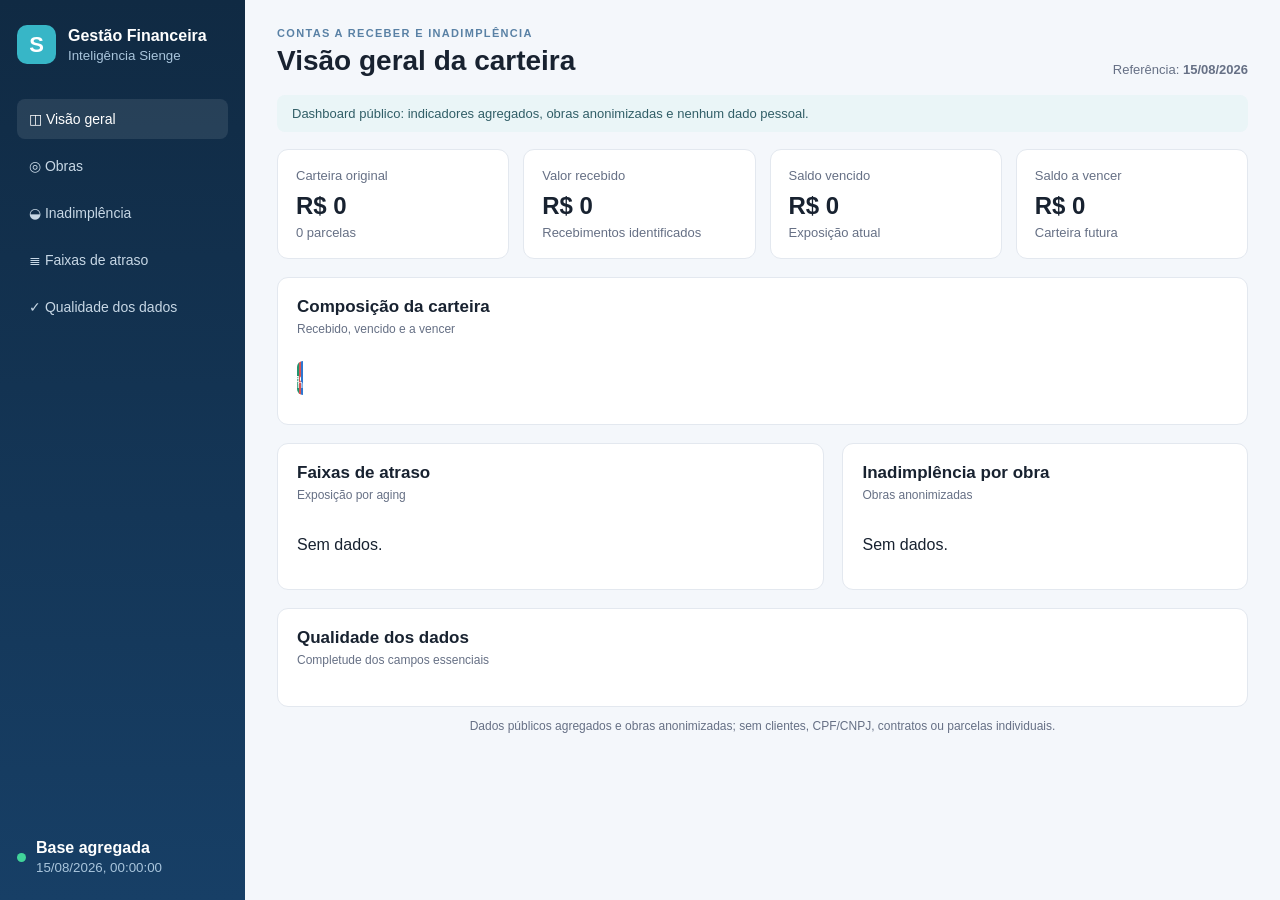
==== financeiro/index.html @ ed91c7b4 "feat: publica dashboard financeiro agregado" ====
<!doctype html><html lang="pt-BR"><head><meta charset="utf-8"><meta name="viewport" content="width=device-width,initial-scale=1"><title>Gestão Financeira Sienge</title><link rel="stylesheet" href="styles.css"></head><body><div class="shell"><aside><div class="brand"><b>S</b><div><strong>Gestão Financeira</strong><small>Inteligência Sienge</small></div></div><nav><button class="active">◫ Visão geral</button><button>◎ Obras</button><button>◒ Inadimplência</button><button>≣ Faixas de atraso</button><button>✓ Qualidade dos dados</button></nav><div class="status"><i></i><div><strong>Base agregada</strong><small id="updated">Carregando...</small></div></div></aside><main><header><div><p>CONTAS A RECEBER E INADIMPLÊNCIA</p><h1>Visão geral da carteira</h1></div><span>Referência: <b id="reference">—</b></span></header><section class="notice">Dashboard público: indicadores agregados, obras anonimizadas e nenhum dado pessoal.</section><section class="kpis"><article><span>Carteira original</span><strong id="portfolio">—</strong><small id="installments">— parcelas</small></article><article><span>Valor recebido</span><strong id="received">—</strong><small>Recebimentos identificados</small></article><article><span>Saldo vencido</span><strong id="overdue">—</strong><small>Exposição atual</small></article><article><span>Saldo a vencer</span><strong id="future">—</strong><small>Carteira futura</small></article></section><section class="grid"><article class="card wide"><header><div><h2>Composição da carteira</h2><p>Recebido, vencido e a vencer</p></div></header><div id="composition" class="composition"></div></article><article class="card"><header><div><h2>Faixas de atraso</h2><p>Exposição por aging</p></div></header><div id="aging" class="rank"></div></article><article class="card"><header><div><h2>Inadimplência por obra</h2><p>Obras anonimizadas</p></div></header><div id="works" class="rank"></div></article><article class="card wide"><header><div><h2>Qualidade dos dados</h2><p>Completude dos campos essenciais</p></div></header><div id="quality" class="quality"></div></article></section><p id="privacy" class="privacy"></p><div id="error" class="error" hidden></div></main></div><script src="app.js"></script></body></html>
---- financeiro/styles.css ----
:root{--nav:#102a43;--nav2:#173f66;--blue:#2e77d0;--green:#22946e;--red:#d55454;--orange:#d88a32;--bg:#f4f7fb;--card:#fff;--text:#182230;--muted:#667085;--line:#e3e8ef;font-family:Inter,Segoe UI,Arial,sans-serif}*{box-sizing:border-box}body{margin:0;background:var(--bg);color:var(--text)}.shell{display:grid;grid-template-columns:245px 1fr;min-height:100vh}aside{background:linear-gradient(180deg,var(--nav),var(--nav2));color:#fff;padding:25px 17px;display:flex;flex-direction:column}.brand{display:flex;gap:12px;align-items:center;margin-bottom:35px}.brand>b{display:grid;place-items:center;width:39px;height:39px;border-radius:10px;background:#37b6c7;font-size:22px}.brand strong,.brand small{display:block}.brand small{color:#a9c5dc;margin-top:3px}nav{display:grid;gap:7px}nav button{border:0;background:transparent;color:#c7d7e5;text-align:left;padding:12px;border-radius:8px;font-size:14px}nav button.active{background:#ffffff18;color:#fff}.status{margin-top:auto;display:flex;gap:10px;align-items:center}.status i{width:9px;height:9px;background:#41d49a;border-radius:50%}.status strong,.status small{display:block}.status small{color:#a9c5dc;margin-top:3px}main{padding:27px 32px;min-width:0}main>header{display:flex;justify-content:space-between;align-items:end;margin-bottom:18px}header p{color:#5981a5;font-size:11px;font-weight:700;letter-spacing:.12em;margin:0 0 6px}h1{font-size:28px;margin:0}main>header span{color:var(--muted);font-size:13px}.notice{background:#eaf5f7;color:#315e67;border-radius:8px;padding:11px 15px;font-size:13px;margin-bottom:17px}.kpis{display:grid;grid-template-columns:repeat(4,1fr);gap:14px;margin-bottom:18px}.kpis article,.card{background:var(--card);border:1px solid var(--line);border-radius:11px}.kpis article{padding:18px}.kpis span,.kpis small{color:var(--muted);font-size:13px;display:block}.kpis strong{font-size:24px;display:block;margin:9px 0 5px}.grid{display:grid;grid-template-columns:1.35fr 1fr;gap:18px}.card{padding:19px}.card.wide{grid-column:span 2}.card header h2{font-size:17px;margin:0}.card header p{font-size:12px;letter-spacing:0;font-weight:400;color:var(--muted);margin-top:5px}.composition{display:flex;height:34px;border-radius:6px;overflow:hidden;margin:25px 0 10px}.segment{min-width:2px;display:flex;align-items:center;justify-content:center;color:#fff;font-size:11px}.segment.received{background:var(--green)}.segment.overdue{background:var(--red)}.segment.future{background:var(--blue)}.legend{display:flex;gap:18px;color:var(--muted);font-size:12px}.rank{display:grid;gap:13px;margin-top:18px}.rank-row{display:grid;grid-template-columns:105px 1fr 90px;gap:10px;align-items:center;font-size:12px}.track{height:9px;background:#edf1f5;border-radius:5px;overflow:hidden}.fill{height:100%;background:var(--orange);border-radius:5px}.rank-row b{text-align:right}.quality{display:grid;grid-template-columns:repeat(4,1fr);gap:17px;margin-top:20px}.quality-item strong{display:block;margin-bottom:8px}.quality-item .fill{background:var(--green)}.privacy{text-align:center;color:var(--muted);font-size:12px}.error{background:#fff0ed;color:#8e321f;padding:13px;border-radius:8px}@media(max-width:900px){.shell{grid-template-columns:1fr}aside{display:none}.kpis{grid-template-columns:repeat(2,1fr)}main{padding:22px}.grid{grid-template-columns:1fr}.card.wide{grid-column:span 1}}@media(max-width:520px){.kpis{grid-template-columns:1fr}main>header{align-items:start;flex-direction:column;gap:9px}.quality{grid-template-columns:1fr 1fr}.rank-row{grid-template-columns:85px 1fr}.rank-row b{grid-column:2}}
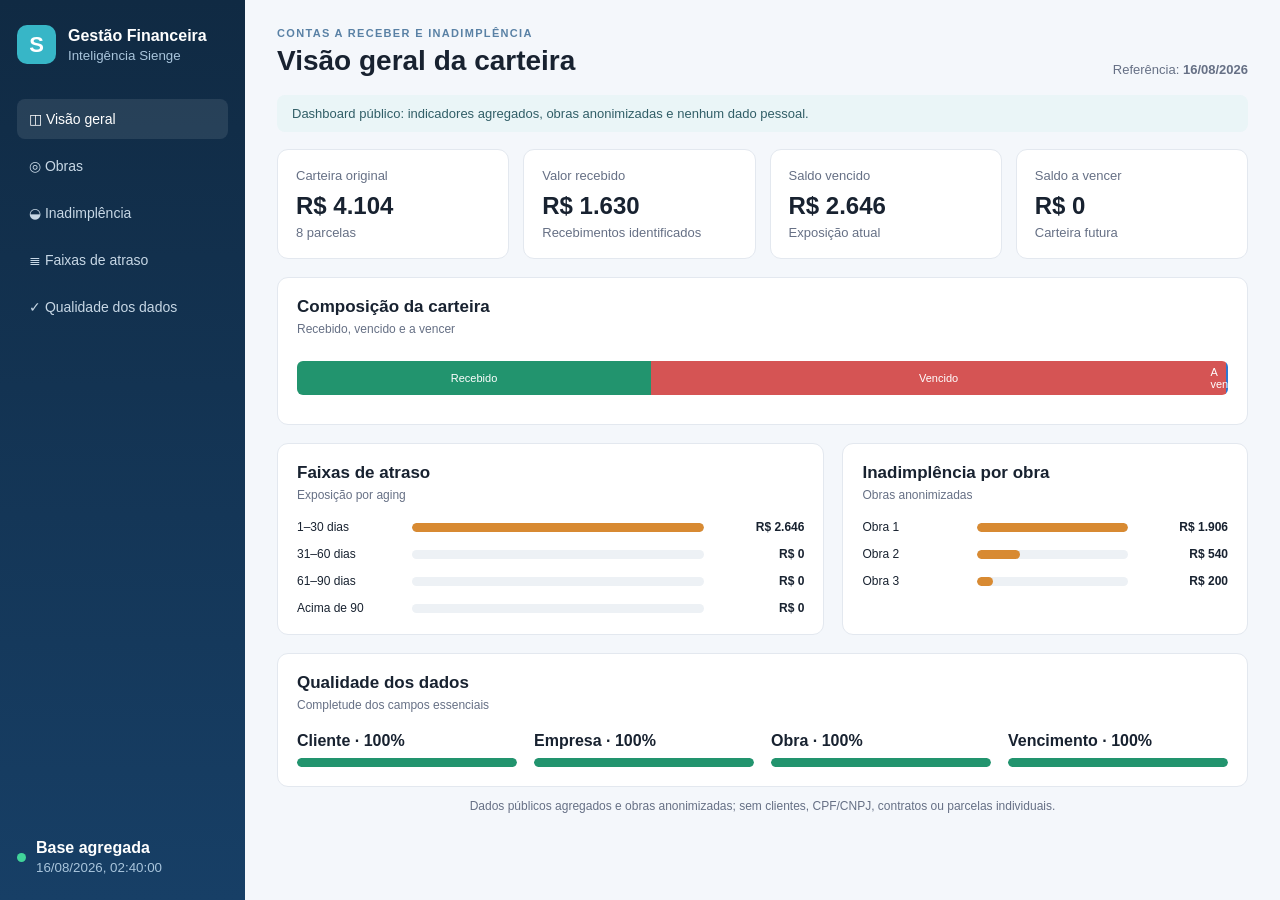
==== commit d91ccfa2: "fix: publica dados financeiros corrigidos" ====
--- a/financeiro/index.html
+++ b/financeiro/index.html
@@ -1 +1,14 @@
-<!doctype html><html lang="pt-BR"><head><meta charset="utf-8"><meta name="viewport" content="width=device-width,initial-scale=1"><title>Gestão Financeira Sienge</title><link rel="stylesheet" href="styles.css"></head><body><div class="shell"><aside><div class="brand"><b>S</b><div><strong>Gestão Financeira</strong><small>Inteligência Sienge</small></div></div><nav><button class="active">◫ Visão geral</button><button>◎ Obras</button><button>◒ Inadimplência</button><button>≣ Faixas de atraso</button><button>✓ Qualidade dos dados</button></nav><div class="status"><i></i><div><strong>Base agregada</strong><small id="updated">Carregando...</small></div></div></aside><main><header><div><p>CONTAS A RECEBER E INADIMPLÊNCIA</p><h1>Visão geral da carteira</h1></div><span>Referência: <b id="reference">—</b></span></header><section class="notice">Dashboard público: indicadores agregados, obras anonimizadas e nenhum dado pessoal.</section><section class="kpis"><article><span>Carteira original</span><strong id="portfolio">—</strong><small id="installments">— parcelas</small></article><article><span>Valor recebido</span><strong id="received">—</strong><small>Recebimentos identificados</small></article><article><span>Saldo vencido</span><strong id="overdue">—</strong><small>Exposição atual</small></article><article><span>Saldo a vencer</span><strong id="future">—</strong><small>Carteira futura</small></article></section><section class="grid"><article class="card wide"><header><div><h2>Composição da carteira</h2><p>Recebido, vencido e a vencer</p></div></header><div id="composition" class="composition"></div></article><article class="card"><header><div><h2>Faixas de atraso</h2><p>Exposição por aging</p></div></header><div id="aging" class="rank"></div></article><article class="card"><header><div><h2>Inadimplência por obra</h2><p>Obras anonimizadas</p></div></header><div id="works" class="rank"></div></article><article class="card wide"><header><div><h2>Qualidade dos dados</h2><p>Completude dos campos essenciais</p></div></header><div id="quality" class="quality"></div></article></section><p id="privacy" class="privacy"></p><div id="error" class="error" hidden></div></main></div><script src="app.js"></script></body></html>
+<!doctype html>
+<html lang="pt-BR"><head><meta charset="utf-8"><meta name="viewport" content="width=device-width,initial-scale=1"><title>Gestão Financeira Sienge</title><link rel="stylesheet" href="styles.css"></head>
+<body><div class="shell"><aside><div class="brand"><b>S</b><div><strong>Gestão Financeira</strong><small>Inteligência Sienge</small></div></div>
+<nav><button class="active" data-target="overview">◫ Visão geral</button><button data-target="works-card">◎ Obras</button><button data-target="delinquency-card">◒ Inadimplência</button><button data-target="aging-card">≣ Faixas de atraso</button><button data-target="quality-card">✓ Qualidade dos dados</button></nav>
+<div class="status"><i></i><div><strong>Base agregada</strong><small id="updated">Carregando...</small></div></div></aside>
+<main id="overview"><header><div><p>CONTAS A RECEBER E INADIMPLÊNCIA</p><h1>Visão geral da carteira</h1></div><span>Referência: <b id="reference">—</b></span></header>
+<section class="notice">Dashboard público: indicadores agregados, obras anonimizadas e nenhum dado pessoal.</section>
+<div id="sample-warning" class="warning" hidden><strong>Dados ainda não publicados.</strong> Gere o Gold financeiro e envie o JSON atualizado ao GitHub.</div>
+<section class="kpis"><article><span>Carteira original</span><strong id="portfolio">—</strong><small id="installments">— parcelas</small></article><article><span>Valor recebido</span><strong id="received">—</strong><small>Recebimentos identificados</small></article><article><span>Saldo vencido</span><strong id="overdue">—</strong><small>Exposição atual</small></article><article><span>Saldo a vencer</span><strong id="future">—</strong><small>Carteira futura</small></article></section>
+<section class="grid"><article class="card wide" id="delinquency-card"><header><div><h2>Composição da carteira</h2><p>Recebido, vencido e a vencer</p></div></header><div id="composition" class="composition"></div></article>
+<article class="card" id="aging-card"><header><div><h2>Faixas de atraso</h2><p>Exposição por aging</p></div></header><div id="aging" class="rank"></div></article>
+<article class="card" id="works-card"><header><div><h2>Inadimplência por obra</h2><p>Obras anonimizadas</p></div></header><div id="works" class="rank"></div></article>
+<article class="card wide" id="quality-card"><header><div><h2>Qualidade dos dados</h2><p>Completude dos campos essenciais</p></div></header><div id="quality" class="quality"></div></article></section>
+<p id="privacy" class="privacy"></p><div id="error" class="error" hidden></div></main></div><script src="app.js"></script></body></html>
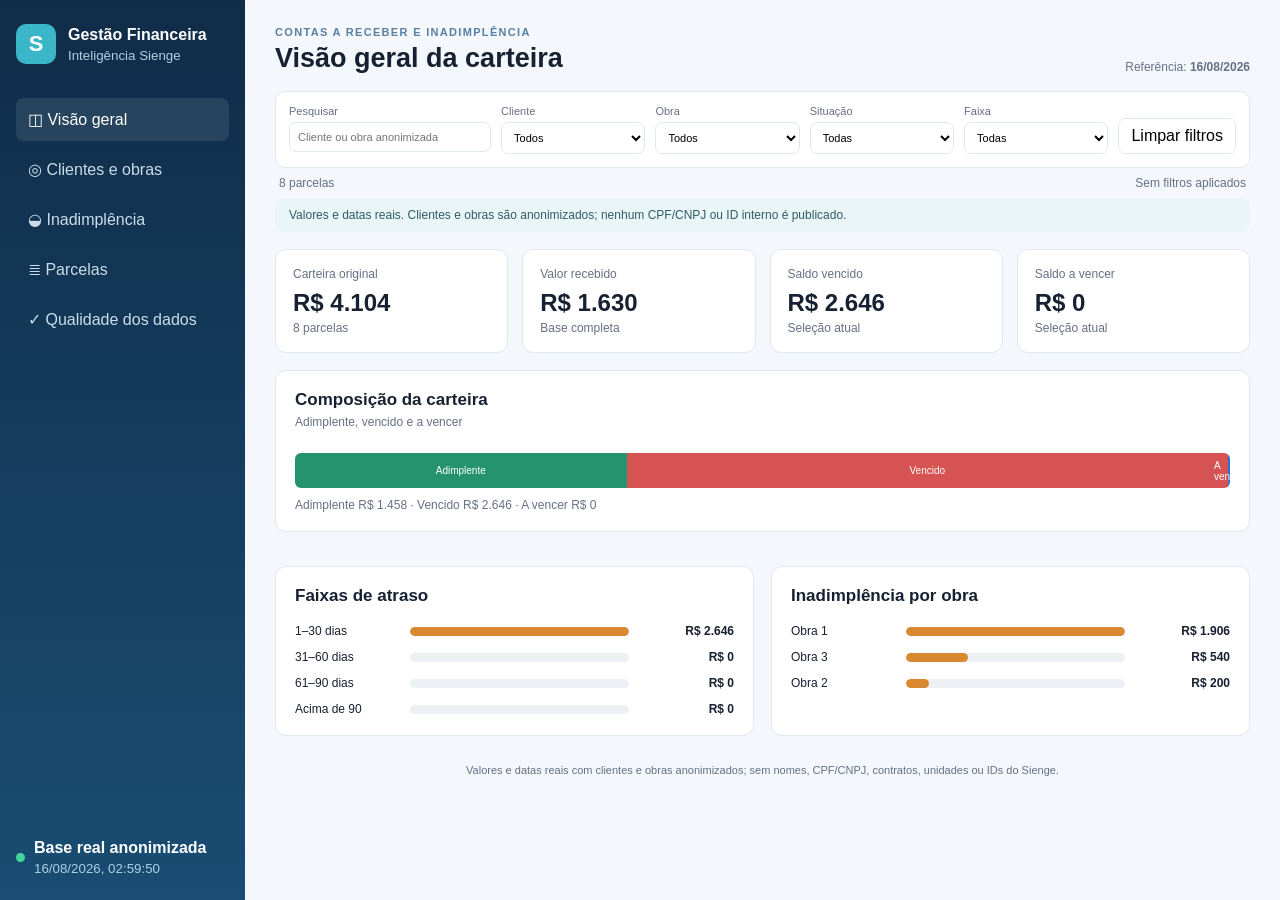
==== commit a6b5b78e: "feat: publica dashboard financeiro com filtros" ====
--- a/financeiro/index.html
+++ b/financeiro/index.html
@@ -1,14 +1,10 @@
-<!doctype html>
-<html lang="pt-BR"><head><meta charset="utf-8"><meta name="viewport" content="width=device-width,initial-scale=1"><title>Gestão Financeira Sienge</title><link rel="stylesheet" href="styles.css"></head>
-<body><div class="shell"><aside><div class="brand"><b>S</b><div><strong>Gestão Financeira</strong><small>Inteligência Sienge</small></div></div>
-<nav><button class="active" data-target="overview">◫ Visão geral</button><button data-target="works-card">◎ Obras</button><button data-target="delinquency-card">◒ Inadimplência</button><button data-target="aging-card">≣ Faixas de atraso</button><button data-target="quality-card">✓ Qualidade dos dados</button></nav>
-<div class="status"><i></i><div><strong>Base agregada</strong><small id="updated">Carregando...</small></div></div></aside>
-<main id="overview"><header><div><p>CONTAS A RECEBER E INADIMPLÊNCIA</p><h1>Visão geral da carteira</h1></div><span>Referência: <b id="reference">—</b></span></header>
-<section class="notice">Dashboard público: indicadores agregados, obras anonimizadas e nenhum dado pessoal.</section>
-<div id="sample-warning" class="warning" hidden><strong>Dados ainda não publicados.</strong> Gere o Gold financeiro e envie o JSON atualizado ao GitHub.</div>
-<section class="kpis"><article><span>Carteira original</span><strong id="portfolio">—</strong><small id="installments">— parcelas</small></article><article><span>Valor recebido</span><strong id="received">—</strong><small>Recebimentos identificados</small></article><article><span>Saldo vencido</span><strong id="overdue">—</strong><small>Exposição atual</small></article><article><span>Saldo a vencer</span><strong id="future">—</strong><small>Carteira futura</small></article></section>
-<section class="grid"><article class="card wide" id="delinquency-card"><header><div><h2>Composição da carteira</h2><p>Recebido, vencido e a vencer</p></div></header><div id="composition" class="composition"></div></article>
-<article class="card" id="aging-card"><header><div><h2>Faixas de atraso</h2><p>Exposição por aging</p></div></header><div id="aging" class="rank"></div></article>
-<article class="card" id="works-card"><header><div><h2>Inadimplência por obra</h2><p>Obras anonimizadas</p></div></header><div id="works" class="rank"></div></article>
-<article class="card wide" id="quality-card"><header><div><h2>Qualidade dos dados</h2><p>Completude dos campos essenciais</p></div></header><div id="quality" class="quality"></div></article></section>
-<p id="privacy" class="privacy"></p><div id="error" class="error" hidden></div></main></div><script src="app.js"></script></body></html>
+<!doctype html><html lang="pt-BR"><head><meta charset="utf-8"><meta name="viewport" content="width=device-width,initial-scale=1"><title>Gestão Financeira Sienge</title><link rel="stylesheet" href="styles.css"></head><body>
+<div class="shell"><aside><div class="brand"><b>S</b><div><strong>Gestão Financeira</strong><small>Inteligência Sienge</small></div></div><nav><button class="active" data-tab="overview">◫ Visão geral</button><button data-tab="clients">◎ Clientes e obras</button><button data-tab="delinquency">◒ Inadimplência</button><button data-tab="installments">≣ Parcelas</button><button data-tab="quality">✓ Qualidade dos dados</button></nav><div class="status"><i></i><div><strong>Base real anonimizada</strong><small id="updated">Carregando...</small></div></div></aside>
+<main><header><div><p>CONTAS A RECEBER E INADIMPLÊNCIA</p><h1 id="page-title">Visão geral da carteira</h1></div><span>Referência: <b id="reference">—</b></span></header>
+<section class="filters"><label>Pesquisar<input id="search" type="search" placeholder="Cliente ou obra anonimizada"></label><label>Cliente<select id="customer"><option value="">Todos</option></select></label><label>Obra<select id="work"><option value="">Todas</option></select></label><label>Situação<select id="situation"><option value="">Todas</option><option value="ADIMPLENTE">Adimplente</option><option value="INADIMPLENTE">Inadimplente</option><option value="A_VENCER">A vencer</option></select></label><label>Faixa<select id="aging-filter"><option value="">Todas</option><option value="1-30">1–30 dias</option><option value="31-60">31–60 dias</option><option value="61-90">61–90 dias</option><option value="91+">Acima de 90</option></select></label><button id="clear">Limpar filtros</button></section><div class="filter-summary"><span id="record-count">0 parcelas</span><span id="filter-message">Sem filtros aplicados</span></div>
+<section class="notice">Valores e datas reais. Clientes e obras são anonimizados; nenhum CPF/CNPJ ou ID interno é publicado.</section><div id="error" class="error" hidden></div>
+<section class="tab active" id="overview"><div class="kpis"><article><span>Carteira original</span><strong id="portfolio">—</strong><small id="installment-count">— parcelas</small></article><article><span>Valor recebido</span><strong id="received">—</strong><small>Base completa</small></article><article><span>Saldo vencido</span><strong id="overdue">—</strong><small>Seleção atual</small></article><article><span>Saldo a vencer</span><strong id="future">—</strong><small>Seleção atual</small></article></div><div class="grid"><article class="card wide"><h2>Composição da carteira</h2><p>Adimplente, vencido e a vencer</p><div id="composition" class="composition"></div><div id="composition-legend" class="legend"></div></article><article class="card"><h2>Faixas de atraso</h2><div id="aging" class="rank"></div></article><article class="card"><h2>Inadimplência por obra</h2><div id="works" class="rank"></div></article></div></section>
+<section class="tab" id="clients"><article class="card"><h2>Clientes e obras anonimizados</h2><div class="table-wrap"><table><thead><tr><th>Cliente</th><th>Obra</th><th>Parcelas</th><th>Saldo</th><th>Vencido</th></tr></thead><tbody id="client-rows"></tbody></table></div></article></section>
+<section class="tab" id="delinquency"><article class="card"><h2>Ranking de inadimplência</h2><div id="risk-ranking" class="rank"></div></article></section>
+<section class="tab" id="installments"><article class="card"><div class="card-heading"><h2>Parcelas anonimizadas</h2><button id="export">Exportar CSV</button></div><div class="table-wrap"><table><thead><tr><th>Cliente</th><th>Obra</th><th>Vencimento</th><th>Situação</th><th>Dias</th><th>Original</th><th>Saldo</th></tr></thead><tbody id="installment-rows"></tbody></table></div></article></section>
+<section class="tab" id="quality"><article class="card"><h2>Completude dos campos essenciais</h2><div id="quality-bars" class="quality"></div></article></section><p id="privacy" class="privacy"></p></main></div><script src="app.js"></script></body></html>
--- a/financeiro/styles.css
+++ b/financeiro/styles.css
@@ -1 +1 @@
-:root{--nav:#102a43;--nav2:#173f66;--blue:#2e77d0;--green:#22946e;--red:#d55454;--orange:#d88a32;--bg:#f4f7fb;--card:#fff;--text:#182230;--muted:#667085;--line:#e3e8ef;font-family:Inter,Segoe UI,Arial,sans-serif}*{box-sizing:border-box}body{margin:0;background:var(--bg);color:var(--text)}.shell{display:grid;grid-template-columns:245px 1fr;min-height:100vh}aside{background:linear-gradient(180deg,var(--nav),var(--nav2));color:#fff;padding:25px 17px;display:flex;flex-direction:column}.brand{display:flex;gap:12px;align-items:center;margin-bottom:35px}.brand>b{display:grid;place-items:center;width:39px;height:39px;border-radius:10px;background:#37b6c7;font-size:22px}.brand strong,.brand small{display:block}.brand small{color:#a9c5dc;margin-top:3px}nav{display:grid;gap:7px}nav button{border:0;background:transparent;color:#c7d7e5;text-align:left;padding:12px;border-radius:8px;font-size:14px}nav button.active{background:#ffffff18;color:#fff}.status{margin-top:auto;display:flex;gap:10px;align-items:center}.status i{width:9px;height:9px;background:#41d49a;border-radius:50%}.status strong,.status small{display:block}.status small{color:#a9c5dc;margin-top:3px}main{padding:27px 32px;min-width:0}main>header{display:flex;justify-content:space-between;align-items:end;margin-bottom:18px}header p{color:#5981a5;font-size:11px;font-weight:700;letter-spacing:.12em;margin:0 0 6px}h1{font-size:28px;margin:0}main>header span{color:var(--muted);font-size:13px}.notice{background:#eaf5f7;color:#315e67;border-radius:8px;padding:11px 15px;font-size:13px;margin-bottom:17px}.kpis{display:grid;grid-template-columns:repeat(4,1fr);gap:14px;margin-bottom:18px}.kpis article,.card{background:var(--card);border:1px solid var(--line);border-radius:11px}.kpis article{padding:18px}.kpis span,.kpis small{color:var(--muted);font-size:13px;display:block}.kpis strong{font-size:24px;display:block;margin:9px 0 5px}.grid{display:grid;grid-template-columns:1.35fr 1fr;gap:18px}.card{padding:19px}.card.wide{grid-column:span 2}.card header h2{font-size:17px;margin:0}.card header p{font-size:12px;letter-spacing:0;font-weight:400;color:var(--muted);margin-top:5px}.composition{display:flex;height:34px;border-radius:6px;overflow:hidden;margin:25px 0 10px}.segment{min-width:2px;display:flex;align-items:center;justify-content:center;color:#fff;font-size:11px}.segment.received{background:var(--green)}.segment.overdue{background:var(--red)}.segment.future{background:var(--blue)}.legend{display:flex;gap:18px;color:var(--muted);font-size:12px}.rank{display:grid;gap:13px;margin-top:18px}.rank-row{display:grid;grid-template-columns:105px 1fr 90px;gap:10px;align-items:center;font-size:12px}.track{height:9px;background:#edf1f5;border-radius:5px;overflow:hidden}.fill{height:100%;background:var(--orange);border-radius:5px}.rank-row b{text-align:right}.quality{display:grid;grid-template-columns:repeat(4,1fr);gap:17px;margin-top:20px}.quality-item strong{display:block;margin-bottom:8px}.quality-item .fill{background:var(--green)}.privacy{text-align:center;color:var(--muted);font-size:12px}.error{background:#fff0ed;color:#8e321f;padding:13px;border-radius:8px}@media(max-width:900px){.shell{grid-template-columns:1fr}aside{display:none}.kpis{grid-template-columns:repeat(2,1fr)}main{padding:22px}.grid{grid-template-columns:1fr}.card.wide{grid-column:span 1}}@media(max-width:520px){.kpis{grid-template-columns:1fr}main>header{align-items:start;flex-direction:column;gap:9px}.quality{grid-template-columns:1fr 1fr}.rank-row{grid-template-columns:85px 1fr}.rank-row b{grid-column:2}}
+:root{--nav:#102f4d;--blue:#2675c8;--green:#25936e;--red:#d65353;--orange:#d88930;--bg:#f4f7fb;--card:#fff;--text:#172131;--muted:#667085;--line:#e1e7ef;font-family:Inter,Segoe UI,Arial,sans-serif}*{box-sizing:border-box}body{margin:0;background:var(--bg);color:var(--text)}button,select,input{font:inherit}.shell{display:grid;grid-template-columns:245px 1fr;min-height:100vh}aside{background:linear-gradient(180deg,#102c48,#194d73);color:#fff;padding:24px 16px;display:flex;flex-direction:column}.brand{display:flex;gap:12px;align-items:center;margin-bottom:34px}.brand b{display:grid;place-items:center;width:40px;height:40px;border-radius:10px;background:#3ab6c8;font-size:22px}.brand strong,.brand small{display:block}.brand small,.status small{color:#afd0e5;margin-top:4px}nav{display:grid;gap:7px}nav button{border:0;background:transparent;color:#cbdde9;text-align:left;padding:12px;border-radius:8px;cursor:pointer}nav button:hover,nav button.active{background:#ffffff18;color:#fff}.status{margin-top:auto;display:flex;gap:9px;align-items:center}.status i{width:9px;height:9px;border-radius:50%;background:#45d59c}.status strong,.status small{display:block}main{padding:26px 30px;min-width:0}main>header{display:flex;justify-content:space-between;align-items:end;margin-bottom:17px}header p{margin:0 0 5px;color:#5780a4;font-size:11px;letter-spacing:.12em;font-weight:700}h1{margin:0;font-size:27px}main>header span,.filter-summary{font-size:12px;color:var(--muted)}.filters{display:grid;grid-template-columns:1.4fr repeat(4,1fr) auto;gap:10px;background:#fff;border:1px solid var(--line);border-radius:10px;padding:13px}.filters label{font-size:11px;color:var(--muted)}.filters input,.filters select{display:block;width:100%;margin-top:5px;border:1px solid var(--line);border-radius:7px;padding:8px;background:#fff}.filters button,.card button{align-self:end;border:1px solid var(--line);background:#fff;border-radius:7px;padding:8px 12px;cursor:pointer}.filter-summary{display:flex;justify-content:space-between;padding:8px 4px}.notice{background:#e9f5f7;color:#315d66;border-radius:8px;padding:10px 14px;font-size:12px;margin-bottom:17px}.tab{display:none}.tab.active{display:block}.kpis{display:grid;grid-template-columns:repeat(4,1fr);gap:14px;margin-bottom:17px}.kpis article,.card{background:var(--card);border:1px solid var(--line);border-radius:11px}.kpis article{padding:17px}.kpis span,.kpis small{display:block;color:var(--muted);font-size:12px}.kpis strong{display:block;font-size:24px;margin:8px 0 4px}.grid{display:grid;grid-template-columns:1fr 1fr;gap:17px}.card{padding:19px;margin-bottom:17px}.card.wide{grid-column:span 2}.card h2{font-size:17px;margin:0 0 5px}.card>p{font-size:12px;color:var(--muted);margin:0}.composition{display:flex;height:35px;border-radius:6px;overflow:hidden;margin:24px 0 10px}.segment{min-width:2px;color:#fff;font-size:10px;display:flex;align-items:center;justify-content:center}.paid{background:var(--green)}.late{background:var(--red)}.future{background:var(--blue)}.legend{display:flex;gap:17px;font-size:12px;color:var(--muted)}.rank{display:grid;gap:12px;margin-top:18px}.rank-row{display:grid;grid-template-columns:105px 1fr 95px;gap:10px;align-items:center;font-size:12px}.track{height:9px;background:#edf1f5;border-radius:5px;overflow:hidden}.fill{height:100%;background:var(--orange);border-radius:5px}.rank-row b{text-align:right}.table-wrap{overflow-x:auto;margin-top:16px}table{width:100%;border-collapse:collapse;font-size:12px}th,td{text-align:left;padding:10px 8px;border-bottom:1px solid var(--line)}th{color:var(--muted)}th:nth-last-child(-n+3),td:nth-last-child(-n+3){text-align:right}.card-heading{display:flex;justify-content:space-between;align-items:center}.quality{display:grid;grid-template-columns:repeat(4,1fr);gap:18px;margin-top:20px}.quality strong{display:block;font-size:13px;margin-bottom:8px}.quality .fill{background:var(--green)}.privacy{text-align:center;font-size:11px;color:var(--muted)}.error{background:#fff0ec;color:#8d321f;padding:12px;border-radius:8px}@media(max-width:1050px){.filters{grid-template-columns:repeat(3,1fr)}.kpis{grid-template-columns:repeat(2,1fr)}}@media(max-width:800px){.shell{grid-template-columns:1fr}aside{display:none}main{padding:20px}.filters{grid-template-columns:1fr 1fr}.grid{grid-template-columns:1fr}.card.wide{grid-column:auto}}@media(max-width:500px){.filters,.kpis,.quality{grid-template-columns:1fr}main>header{align-items:start;flex-direction:column;gap:7px}.rank-row{grid-template-columns:85px 1fr}.rank-row b{grid-column:2}}
